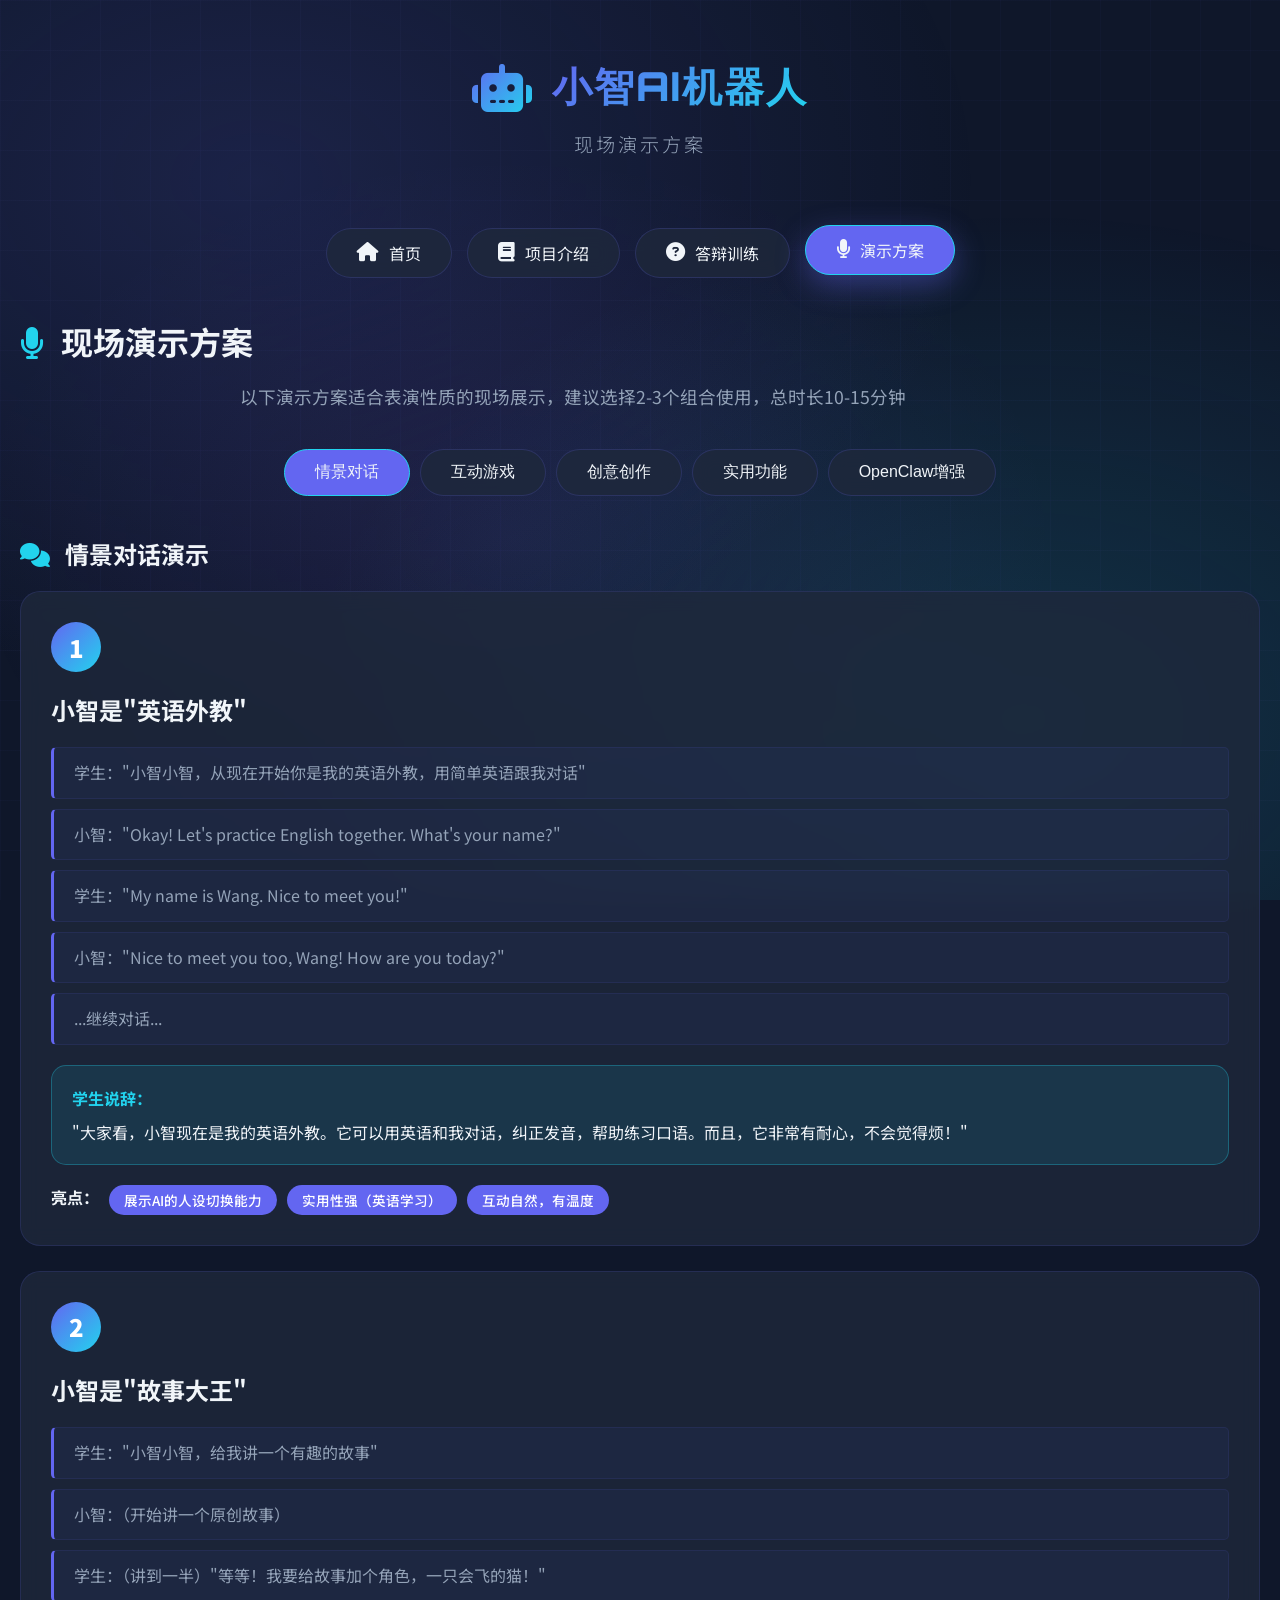
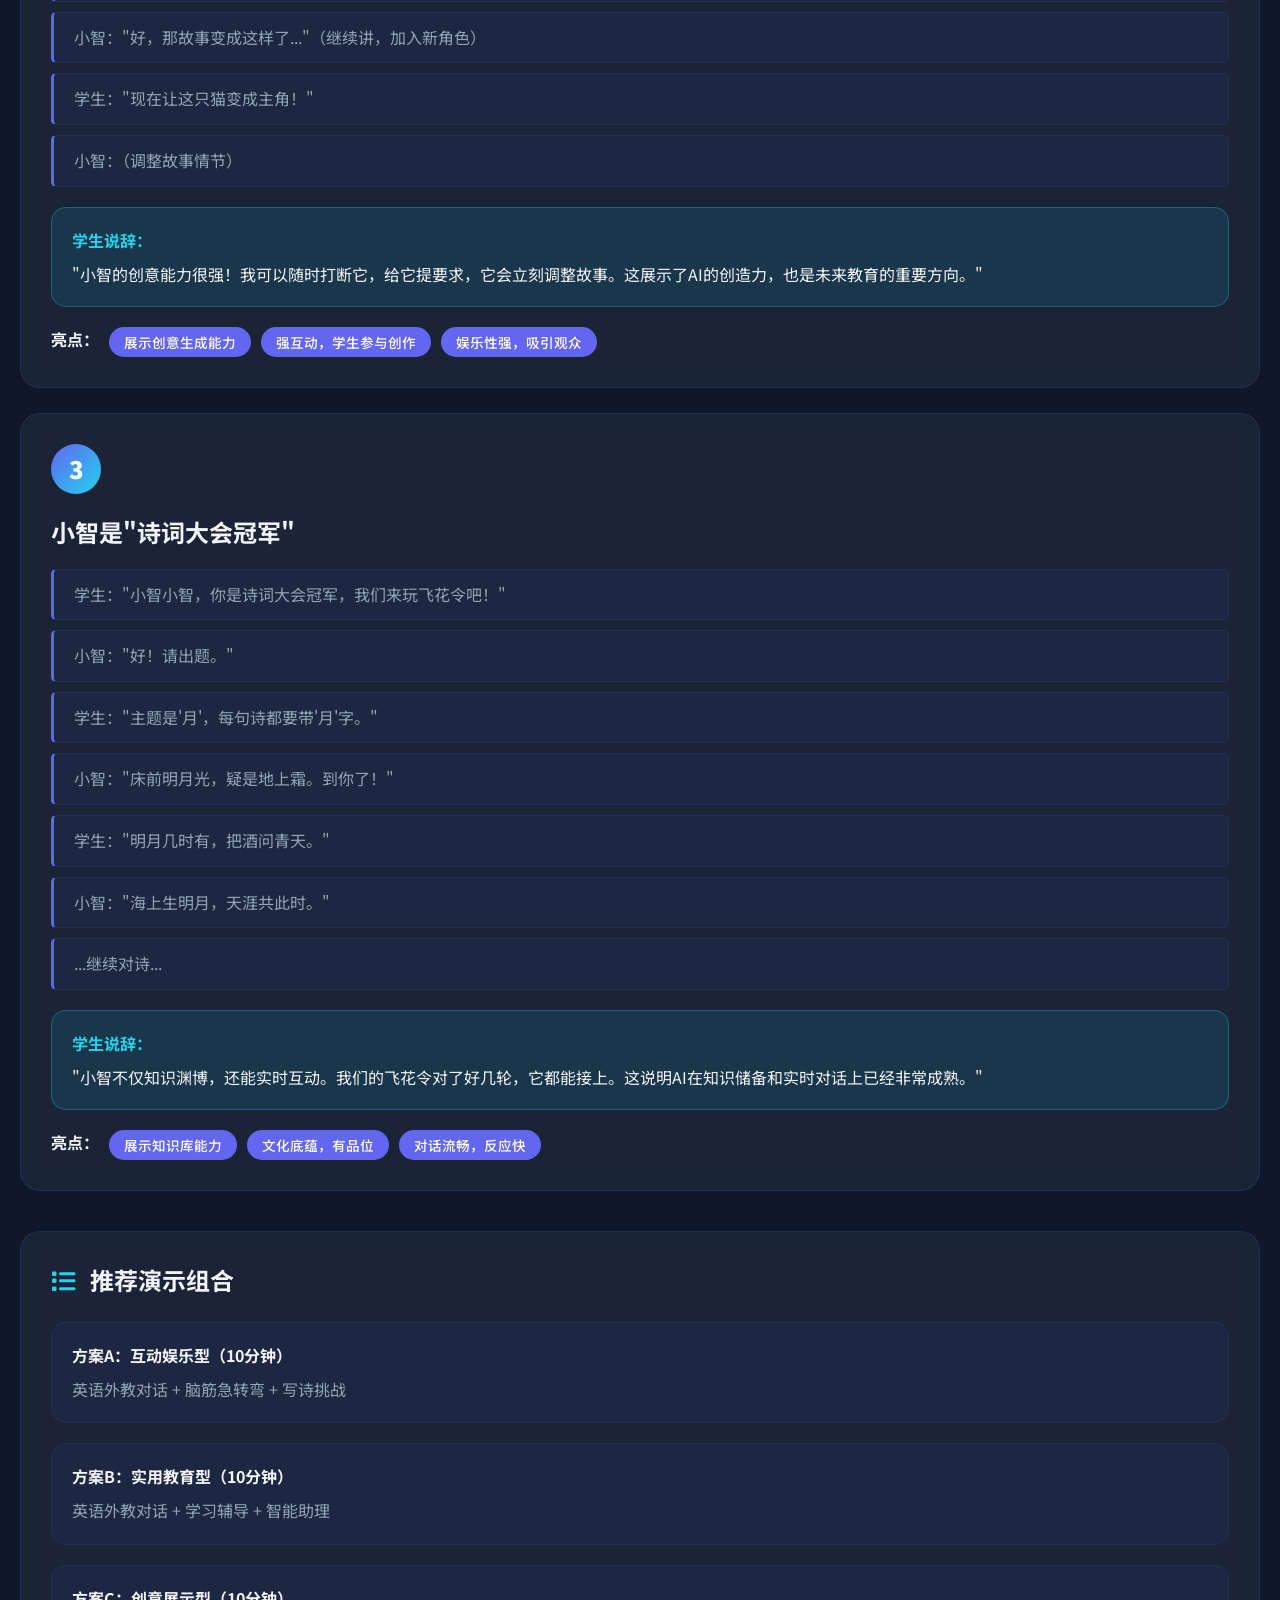
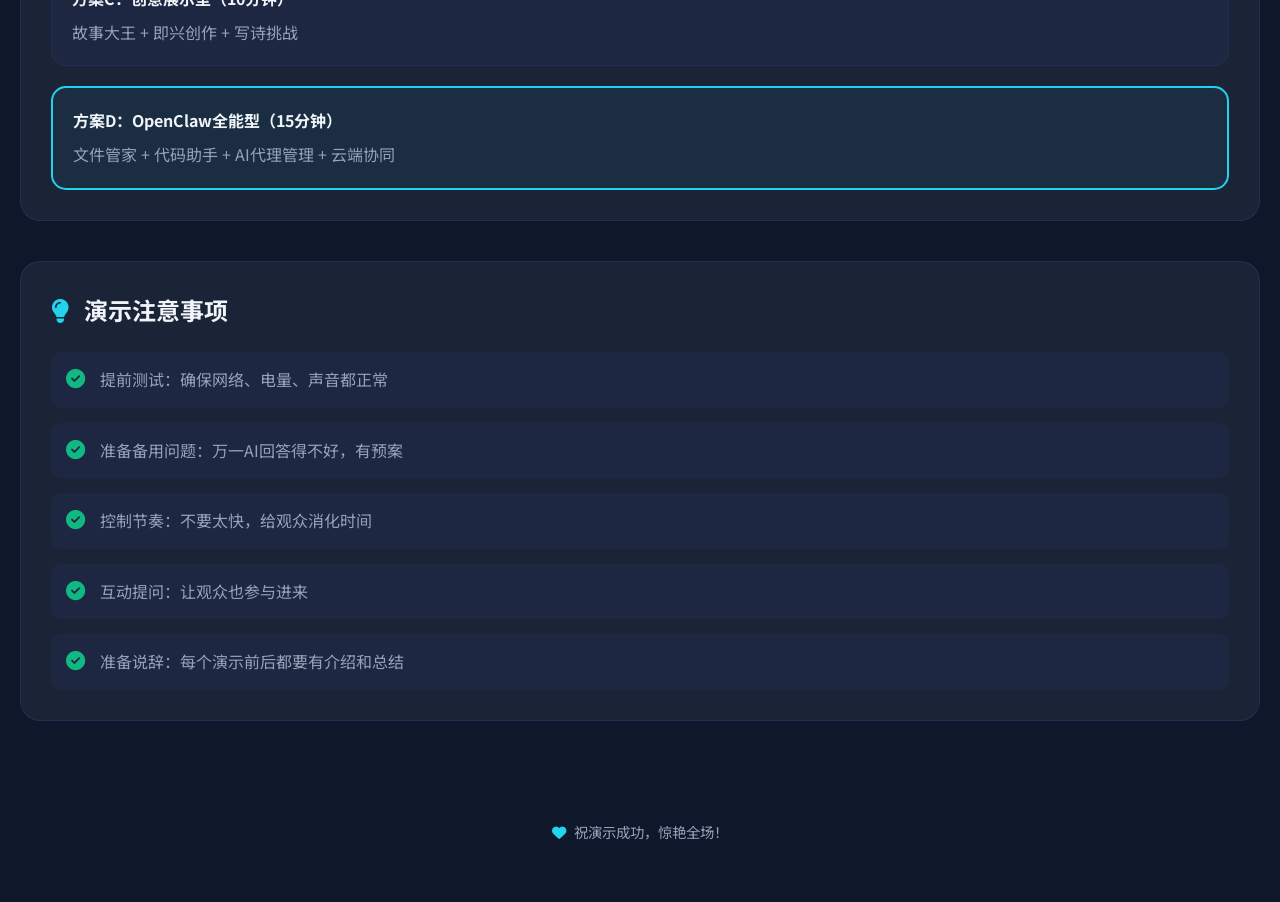
==== demo.html @ 3605c8ed "init" ====
<!DOCTYPE html>
<html lang="zh-CN">
<head>
    <meta charset="UTF-8">
    <meta name="viewport" content="width=device-width, initial-scale=1.0">
    <title>小智AI机器人 · 演示方案</title>
    <link rel="stylesheet" href="style.css">
    <link rel="stylesheet" href="https://cdnjs.cloudflare.com/ajax/libs/font-awesome/6.4.0/css/all.min.css">
</head>
<body>
    <div class="background-animation"></div>

    <div class="container">
        <header>
            <div class="logo">
                <i class="fas fa-robot"></i>
                <h1>小智AI机器人</h1>
            </div>
            <p class="subtitle">现场演示方案</p>
        </header>

        <nav class="main-nav">
            <a href="index.html" class="nav-item">
                <i class="fas fa-home"></i>
                <span>首页</span>
            </a>
            <a href="introduction.html" class="nav-item">
                <i class="fas fa-book"></i>
                <span>项目介绍</span>
            </a>
            <a href="questions.html" class="nav-item">
                <i class="fas fa-question-circle"></i>
                <span>答辩训练</span>
            </a>
            <a href="demo.html" class="nav-item active">
                <i class="fas fa-microphone"></i>
                <span>演示方案</span>
            </a>
        </nav>

        <main>
            <section class="demo-section">
                <h2><i class="fas fa-microphone"></i> 现场演示方案</h2>
                <p class="intro-text">以下演示方案适合表演性质的现场展示，建议选择2-3个组合使用，总时长10-15分钟</p>

                <div class="demo-tabs">
                    <button class="tab-btn active" data-tab="interactive">情景对话</button>
                    <button class="tab-btn" data-tab="game">互动游戏</button>
                    <button class="tab-btn" data-tab="creative">创意创作</button>
                    <button class="tab-btn" data-tab="practical">实用功能</button>
                    <button class="tab-btn" data-tab="openclaw">OpenClaw增强</button>
                </div>

                <div class="tab-content active" id="interactive">
                    <h3><i class="fas fa-comments"></i> 情景对话演示</h3>

                    <div class="demo-card">
                        <div class="demo-number">1</div>
                        <h4>小智是"英语外教"</h4>
                        <div class="demo-content">
                            <div class="demo-steps">
                                <div class="step">学生："小智小智，从现在开始你是我的英语外教，用简单英语跟我对话"</div>
                                <div class="step">小智："Okay! Let's practice English together. What's your name?"</div>
                                <div class="step">学生："My name is Wang. Nice to meet you!"</div>
                                <div class="step">小智："Nice to meet you too, Wang! How are you today?"</div>
                                <div class="step">...继续对话...</div>
                            </div>
                            <div class="demo-speech">
                                <strong>学生说辞：</strong>
                                "大家看，小智现在是我的英语外教。它可以用英语和我对话，纠正发音，帮助练习口语。而且，它非常有耐心，不会觉得烦！"
                            </div>
                            <div class="demo-highlights">
                                <strong>亮点：</strong>
                                <span class="tag">展示AI的人设切换能力</span>
                                <span class="tag">实用性强（英语学习）</span>
                                <span class="tag">互动自然，有温度</span>
                            </div>
                        </div>
                    </div>

                    <div class="demo-card">
                        <div class="demo-number">2</div>
                        <h4>小智是"故事大王"</h4>
                        <div class="demo-content">
                            <div class="demo-steps">
                                <div class="step">学生："小智小智，给我讲一个有趣的故事"</div>
                                <div class="step">小智：（开始讲一个原创故事）</div>
                                <div class="step">学生：（讲到一半）"等等！我要给故事加个角色，一只会飞的猫！"</div>
                                <div class="step">小智："好，那故事变成这样了..."（继续讲，加入新角色）</div>
                                <div class="step">学生："现在让这只猫变成主角！"</div>
                                <div class="step">小智：（调整故事情节）</div>
                            </div>
                            <div class="demo-speech">
                                <strong>学生说辞：</strong>
                                "小智的创意能力很强！我可以随时打断它，给它提要求，它会立刻调整故事。这展示了AI的创造力，也是未来教育的重要方向。"
                            </div>
                            <div class="demo-highlights">
                                <strong>亮点：</strong>
                                <span class="tag">展示创意生成能力</span>
                                <span class="tag">强互动，学生参与创作</span>
                                <span class="tag">娱乐性强，吸引观众</span>
                            </div>
                        </div>
                    </div>

                    <div class="demo-card">
                        <div class="demo-number">3</div>
                        <h4>小智是"诗词大会冠军"</h4>
                        <div class="demo-content">
                            <div class="demo-steps">
                                <div class="step">学生："小智小智，你是诗词大会冠军，我们来玩飞花令吧！"</div>
                                <div class="step">小智："好！请出题。"</div>
                                <div class="step">学生："主题是'月'，每句诗都要带'月'字。"</div>
                                <div class="step">小智："床前明月光，疑是地上霜。到你了！"</div>
                                <div class="step">学生："明月几时有，把酒问青天。"</div>
                                <div class="step">小智："海上生明月，天涯共此时。"</div>
                                <div class="step">...继续对诗...</div>
                            </div>
                            <div class="demo-speech">
                                <strong>学生说辞：</strong>
                                "小智不仅知识渊博，还能实时互动。我们的飞花令对了好几轮，它都能接上。这说明AI在知识储备和实时对话上已经非常成熟。"
                            </div>
                            <div class="demo-highlights">
                                <strong>亮点：</strong>
                                <span class="tag">展示知识库能力</span>
                                <span class="tag">文化底蕴，有品位</span>
                                <span class="tag">对话流畅，反应快</span>
                            </div>
                        </div>
                    </div>
                </div>

                <div class="tab-content" id="game">
                    <h3><i class="fas fa-gamepad"></i> 互动游戏演示</h3>

                    <div class="demo-card">
                        <div class="demo-number">4</div>
                        <h4>脑筋急转弯大赛</h4>
                        <div class="demo-content">
                            <div class="demo-steps">
                                <div class="step">学生："小智小智，我们来玩脑筋急转弯吧！"</div>
                                <div class="step">小智："好！我先出题：什么东西越洗越脏？"</div>
                                <div class="step">学生："水！"</div>
                                <div class="step">小智："对了！该你了！"</div>
                                <div class="step">学生："什么东西早上四条腿，中午两条腿，晚上三条腿？"</div>
                                <div class="step">小智："人！"</div>
                                <div class="step">...继续PK...</div>
                            </div>
                            <div class="demo-speech">
                                <strong>学生说辞：</strong>
                                "小智不是只会问答，它还能陪我们玩游戏！这种寓教于乐的方式，让学习变得更有趣。"
                            </div>
                            <div class="demo-highlights">
                                <strong>亮点：</strong>
                                <span class="tag">娱乐性强</span>
                                <span class="tag">观众可以参与</span>
                                <span class="tag">展示AI的多面性</span>
                            </div>
                        </div>
                    </div>

                    <div class="demo-card">
                        <div class="demo-number">5</div>
                        <h4>猜谜语PK</h4>
                        <div class="demo-content">
                            <div class="demo-steps">
                                <div class="step">学生："小智小智，我们猜谜语，看谁厉害！"</div>
                                <div class="step">小智："我出题：远看山有色，近听水无声。这是什么？"</div>
                                <div class="step">学生："画！"</div>
                                <div class="step">学生："该我出题了：白天工作晚上睡，不用枕头不用被，是谁？"</div>
                                <div class="step">小智："是眼睛！"</div>
                                <div class="step">...继续PK...</div>
                            </div>
                            <div class="demo-speech">
                                <strong>学生说辞：</strong>
                                "小智的知识覆盖面很广，从诗词到谜语，从数学到科学，它都能回答。这说明AI在知识获取和应用上已经非常强大。"
                            </div>
                            <div class="demo-highlights">
                                <strong>亮点：</strong>
                                <span class="tag">观众可以参与互动</span>
                                <span class="tag">通俗易懂</span>
                                <span class="tag">展示知识广度</span>
                            </div>
                        </div>
                    </div>
                </div>

                <div class="tab-content" id="creative">
                    <h3><i class="fas fa-palette"></i> 创意创作演示</h3>

                    <div class="demo-card">
                        <div class="demo-number">6</div>
                        <h4>即兴创作大赛</h4>
                        <div class="demo-content">
                            <div class="demo-steps">
                                <div class="step">学生："小智小智，你是创意大师，给我出10个'班级口号'的创意！"</div>
                                <div class="step">小智：（快速生成10个创意口号）</div>
                                <div class="step">学生："哇！这些都很有创意！再给我出5个更幽默一点的！"</div>
                                <div class="step">小智：（生成5个幽默口号）</div>
                            </div>
                            <div class="demo-speech">
                                <strong>学生说辞：</strong>
                                "小智的创意生成能力非常强！刚才它1分钟就出了10个创意，而且每个都不一样。这在团队讨论、项目策划中非常有用。"
                            </div>
                            <div class="demo-highlights">
                                <strong>亮点：</strong>
                                <span class="tag">展示快速生成能力</span>
                                <span class="tag">数量多，质量高</span>
                                <span class="tag">实用性强</span>
                            </div>
                        </div>
                    </div>

                    <div class="demo-card">
                        <div class="demo-number">7</div>
                        <h4>写诗挑战</h4>
                        <div class="demo-content">
                            <div class="demo-steps">
                                <div class="step">学生："小智小智，你用我们的班级名字'高一（3）班'写一首藏头诗！"</div>
                                <div class="step">小智：（生成藏头诗）</div>
                                <div class="step">学生："再写一首更有诗意的！"</div>
                                <div class="step">小智：（生成新版本）</div>
                            </div>
                            <div class="demo-speech">
                                <strong>学生说辞：</strong>
                                "小智不仅能回答问题，还能创作诗歌。它的文学素养也很高，这对于语文学习和创意写作都有很大帮助。"
                            </div>
                            <div class="demo-highlights">
                                <strong>亮点：</strong>
                                <span class="tag">文化气息浓</span>
                                <span class="tag">展示AI的艺术能力</span>
                                <span class="tag">观众容易产生共鸣</span>
                            </div>
                        </div>
                    </div>
                </div>

                <div class="tab-content" id="practical">
                    <h3><i class="fas fa-cogs"></i> 实用功能演示</h3>

                    <div class="demo-card">
                        <div class="demo-number">8</div>
                        <h4>智能助理演示</h4>
                        <div class="demo-content">
                            <div class="demo-steps">
                                <div class="step">学生："小智小智，今天宁波天气怎么样？"</div>
                                <div class="step">小智：（播报天气）</div>
                                <div class="step">学生："给我推荐3个好听的英文歌！"</div>
                                <div class="step">小智：（推荐歌曲）</div>
                                <div class="step">学生："帮我想一个今天的英语学习计划！"</div>
                                <div class="step">小智：（生成学习计划）</div>
                            </div>
                            <div class="demo-speech">
                                <strong>学生说辞：</strong>
                                "小智是个很贴心的智能助理！天气查询、音乐推荐、学习规划，它都能帮上忙。未来，AI会成为我们生活中的得力助手。"
                            </div>
                            <div class="demo-highlights">
                                <strong>亮点：</strong>
                                <span class="tag">展示多功能</span>
                                <span class="tag">实用性</span>
                                <span class="tag">贴近生活</span>
                            </div>
                        </div>
                    </div>

                    <div class="demo-card">
                        <div class="demo-number">9</div>
                        <h4>学习辅导演示</h4>
                        <div class="demo-content">
                            <div class="demo-steps">
                                <div class="step">学生："小智小智，我不理解这个数学题：f(x)=x²-2x+1，求最小值"</div>
                                <div class="step">小智：（一步步讲解）</div>
                                <div class="step">学生："太详细了！再给我出3道类似的题练习一下！"</div>
                                <div class="step">小智：（出练习题）</div>
                                <div class="step">学生："我第一题答案是2，对吗？"</div>
                                <div class="step">小智：（判断并解释）</div>
                            </div>
                            <div class="demo-speech">
                                <strong>学生说辞：</strong>
                                "小智是个很好的学习助手！它不仅能讲解，还能出题练习，帮助巩固。这对学生的自主学习非常有帮助。"
                            </div>
                            <div class="demo-highlights">
                                <strong>亮点：</strong>
                                <span class="tag">展示教育价值</span>
                                <span class="tag">学习辅导功能</span>
                                <span class="tag">观众容易理解</span>
                            </div>
                        </div>
                    </div>
                </div>

                <div class="tab-content" id="openclaw">
                    <h3><i class="fas fa-rocket"></i> OpenClaw增强演示（推荐）</h3>
                    <div class="warning-box">
                        <i class="fas fa-exclamation-triangle"></i>
                        <strong>注意：</strong> 这是"假装"的演示，展示OpenClaw的强大功能潜力！
                    </div>

                    <div class="demo-card featured">
                        <div class="demo-number special">★</div>
                        <h4>文件管家</h4>
                        <div class="demo-content">
                            <div class="demo-steps">
                                <div class="step">学生："小智小智，帮我检查一下桌面的文件，有哪些需要整理的？"</div>
                                <div class="step">小智："我检查了你的桌面，发现3个截图文件可以移到图片文件夹，2个PDF文件可以移到文档文件夹。需要我帮你整理吗？"</div>
                                <div class="step">学生："帮我整理一下！"</div>
                                <div class="step">小智："好的！已将截图移到~/Pictures/screenshot，PDF移到~/Documents/学习资料。整理完成！"</div>
                            </div>
                            <div class="demo-speech">
                                <strong>学生说辞：</strong>
                                "小智通过OpenClaw的文件管理模块，可以智能分析文件类型和内容，自动帮我们整理桌面。这对于整理学习资料、管理项目文件非常有用。"
                            </div>
                        </div>
                    </div>

                    <div class="demo-card featured">
                        <div class="demo-number special">★</div>
                        <h4>代码助手</h4>
                        <div class="demo-content">
                            <div class="demo-steps">
                                <div class="step">学生："小智小智，我要写一个Python程序，用ESP32读取温度传感器，每10秒打印一次，帮我写代码！"</div>
                                <div class="step">小智："好的！我已经生成了完整的代码：导入了machine库、配置I2C接口、读取温度值、添加延迟循环。代码已保存，要我现在运行吗？"</div>
                                <div class="step">学生："再帮我写一个HTML网页，展示今天的天气预报！"</div>
                                <div class="step">小智："好的！我已经创建了weather.html，包含蓝色渐变背景、温度显示图标、未来5天预报。"</div>
                            </div>
                            <div class="demo-speech">
                                <strong>学生说辞：</strong>
                                "小智通过OpenClaw的编程助手模块，可以生成各种编程语言的代码。从Python到HTML，从算法到网页，它都能写！这大大提高了我们的编程效率。"
                            </div>
                        </div>
                    </div>

                    <div class="demo-card featured">
                        <div class="demo-number special">★</div>
                        <h4>AI代理管理</h4>
                        <div class="demo-content">
                            <div class="demo-steps">
                                <div class="step">学生："小智小智，你是OpenClaw的中央控制器，现在调用'数据分析师'代理，帮我分析一下最近一周的学习数据！"</div>
                                <div class="step">小智："正在调用data-analyst代理...已完成！分析显示：你本周在英语上投入5小时，数学3小时，物理2小时。建议增加物理的学习时间。"</div>
                                <div class="step">学生："再调用'创意总监'代理，帮我设计一个班级活动方案！"</div>
                                <div class="step">小智："正在调用creative-director代理...已完成！方案是：AI科技体验日，包括3个环节——机器人大赛、代码黑客松、AI画展。"</div>
                            </div>
                            <div class="demo-speech">
                                <strong>学生说辞：</strong>
                                "OpenClaw最强大的功能是AI代理系统！小智可以调用100+个专业代理，每个代理都是某个领域的专家。数据分析师、创意总监、写作教练...你想用什么就用什么！"
                            </div>
                        </div>
                    </div>

                    <div class="demo-card featured">
                        <div class="demo-number special">★</div>
                        <h4>智能调度</h4>
                        <div class="demo-content">
                            <div class="demo-steps">
                                <div class="step">学生："小智小智，我要在明天下午2点参加答辩，帮我安排一下准备任务！"</div>
                                <div class="step">小智："正在调用scheduler代理...任务已安排：今天8-10点复习技术原理，10-11点练习演示，14-15点模拟答辩，20-21点准备说辞。需要设置提醒吗？"</div>
                                <div class="step">学生："需要！提前15分钟提醒我！"</div>
                                <div class="step">小智："已设置！明天13:45我会提醒你准备答辩。"</div>
                            </div>
                            <div class="demo-speech">
                                <strong>学生说辞：</strong>
                                "小智通过OpenClaw的智能调度模块，可以管理我们的时间，安排学习任务，设置提醒。它就像一个贴心的私人助理，让学习更有条理。"
                            </div>
                        </div>
                    </div>

                    <div class="demo-card featured">
                        <div class="demo-number special">★</div>
                        <h4>云端协同</h4>
                        <div class="demo-content">
                            <div class="demo-steps">
                                <div class="step">学生："小智小智，帮我在飞书写一个项目文档，介绍小智AI机器人！"</div>
                                <div class="step">小智："正在调用feishu-doc代理...文档已创建，标题是'小智AI机器人项目介绍'，内容包括项目背景、技术架构、创新点、应用场景。"</div>
                                <div class="step">学生："再帮我把这个文档分享给团队成员！"</div>
                                <div class="step">小智："已分享给团队成员，权限设置为可编辑。他们现在可以在线协作编辑了！"</div>
                            </div>
                            <div class="demo-speech">
                                <strong>学生说辞：</strong>
                                "小智通过OpenClaw的云端协同模块，可以调用飞书、钉钉等平台的API，帮我们创建文档、发送通知、协同工作。这对于团队协作、项目管理非常高效。"
                            </div>
                        </div>
                    </div>

                    <div class="demo-card featured">
                        <div class="demo-number special">★</div>
                        <h4>设备控制</h4>
                        <div class="demo-content">
                            <div class="demo-steps">
                                <div class="step">学生："小智小智，帮我打开客厅的灯！"</div>
                                <div class="step">小智："正在调用smart-home代理...已开启客厅灯，亮度50%。"</div>
                                <div class="step">学生："把亮度调到80%！"</div>
                                <div class="step">小智："亮度已调至80%。"</div>
                                <div class="step">学生："帮我把空调开到26度！"</div>
                                <div class="step">小智："空调已开启，温度26度，制冷模式。"</div>
                            </div>
                            <div class="demo-speech">
                                <strong>学生说辞：</strong>
                                "小智通过OpenClaw的物联网模块，可以控制智能家居设备。灯光、空调、温湿度传感器...一句话就能控制，让生活更智能、更便捷。"
                            </div>
                        </div>
                    </div>
                </div>

                <div class="demo-summary">
                    <h3><i class="fas fa-list"></i> 推荐演示组合</h3>
                    <div class="combinations">
                        <div class="combo-card">
                            <h4>方案A：互动娱乐型（10分钟）</h4>
                            <p>英语外教对话 + 脑筋急转弯 + 写诗挑战</p>
                        </div>
                        <div class="combo-card">
                            <h4>方案B：实用教育型（10分钟）</h4>
                            <p>英语外教对话 + 学习辅导 + 智能助理</p>
                        </div>
                        <div class="combo-card">
                            <h4>方案C：创意展示型（10分钟）</h4>
                            <p>故事大王 + 即兴创作 + 写诗挑战</p>
                        </div>
                        <div class="combo-card featured-combo">
                            <h4>方案D：OpenClaw全能型（15分钟）</h4>
                            <p>文件管家 + 代码助手 + AI代理管理 + 云端协同</p>
                        </div>
                    </div>
                </div>

                <div class="demo-tips">
                    <h3><i class="fas fa-lightbulb"></i> 演示注意事项</h3>
                    <div class="tips-list">
                        <div class="tip-item">
                            <i class="fas fa-check-circle"></i>
                            <span>提前测试：确保网络、电量、声音都正常</span>
                        </div>
                        <div class="tip-item">
                            <i class="fas fa-check-circle"></i>
                            <span>准备备用问题：万一AI回答得不好，有预案</span>
                        </div>
                        <div class="tip-item">
                            <i class="fas fa-check-circle"></i>
                            <span>控制节奏：不要太快，给观众消化时间</span>
                        </div>
                        <div class="tip-item">
                            <i class="fas fa-check-circle"></i>
                            <span>互动提问：让观众也参与进来</span>
                        </div>
                        <div class="tip-item">
                            <i class="fas fa-check-circle"></i>
                            <span>准备说辞：每个演示前后都要有介绍和总结</span>
                        </div>
                    </div>
                </div>
            </section>
        </main>

        <footer>
            <p><i class="fas fa-heart"></i> 祝演示成功，惊艳全场！</p>
        </footer>
    </div>

    <script src="app.js"></script>
</body>
</html>
---- style.css ----
/* 小智AI机器人培训系统 - 样式文件 */

@import url('https://fonts.googleapis.com/css2?family=Noto+Sans+SC:wght@300;400;500;700;900&family=Orbitron:wght@400;700;900&display=swap');

:root {
    --primary: #6366f1;
    --primary-light: #818cf8;
    --primary-dark: #4f46e5;
    --accent: #22d3ee;
    --accent-glow: #67e8f9;
    --bg-dark: #0f172a;
    --bg-darker: #1e293b;
    --bg-card: rgba(30, 41, 59, 0.8);
    --text-primary: #f1f5f9;
    --text-secondary: #94a3b8;
    --success: #10b981;
    --warning: #f59e0b;
    --gradient-1: linear-gradient(135deg, #6366f1 0%, #22d3ee 100%);
    --gradient-2: linear-gradient(135deg, #8b5cf6 0%, #ec4899 100%);
    --gradient-3: linear-gradient(135deg, #06b6d4 0%, #8b5cf6 100%);
}

* {
    margin: 0;
    padding: 0;
    box-sizing: border-box;
}

body {
    font-family: 'Noto Sans SC', system-ui, sans-serif;
    background: var(--bg-dark);
    color: var(--text-primary);
    min-height: 100vh;
    overflow-x: hidden;
    position: relative;
}

/* 动态背景 */
.background-animation {
    position: fixed;
    top: 0;
    left: 0;
    width: 100%;
    height: 100%;
    z-index: -1;
    background:
        radial-gradient(ellipse at 20% 20%, rgba(99, 102, 241, 0.15) 0%, transparent 50%),
        radial-gradient(ellipse at 80% 80%, rgba(34, 211, 238, 0.15) 0%, transparent 50%),
        radial-gradient(ellipse at 40% 60%, rgba(139, 92, 246, 0.1) 0%, transparent 50%);
    animation: backgroundPulse 8s ease-in-out infinite;
}

@keyframes backgroundPulse {
    0%, 100% { opacity: 1; }
    50% { opacity: 0.7; }
}

/* 网格背景 */
.background-animation::before {
    content: '';
    position: absolute;
    top: 0;
    left: 0;
    width: 100%;
    height: 100%;
    background-image:
        linear-gradient(rgba(99, 102, 241, 0.03) 1px, transparent 1px),
        linear-gradient(90deg, rgba(99, 102, 241, 0.03) 1px, transparent 1px);
    background-size: 50px 50px;
    animation: gridMove 20s linear infinite;
}

@keyframes gridMove {
    0% { transform: translate(0, 0); }
    100% { transform: translate(50px, 50px); }
}

/* 容器 */
.container {
    max-width: 1400px;
    margin: 0 auto;
    padding: 20px;
    position: relative;
    z-index: 1;
}

/* 头部 */
header {
    text-align: center;
    padding: 40px 20px;
    animation: fadeInDown 0.8s ease-out;
}

.logo {
    display: inline-flex;
    align-items: center;
    gap: 20px;
    margin-bottom: 15px;
}

.logo i {
    font-size: 3rem;
    background: var(--gradient-1);
    -webkit-background-clip: text;
    -webkit-text-fill-color: transparent;
    background-clip: text;
    animation: logoGlow 2s ease-in-out infinite;
}

@keyframes logoGlow {
    0%, 100% { filter: drop-shadow(0 0 20px rgba(99, 102, 241, 0.5)); }
    50% { filter: drop-shadow(0 0 40px rgba(34, 211, 238, 0.8)); }
}

header h1 {
    font-family: 'Orbitron', system-ui, sans-serif;
    font-size: 2.5rem;
    font-weight: 900;
    letter-spacing: 2px;
    background: var(--gradient-1);
    -webkit-background-clip: text;
    -webkit-text-fill-color: transparent;
    background-clip: text;
}

.subtitle {
    font-size: 1.2rem;
    color: var(--text-secondary);
    font-weight: 300;
    letter-spacing: 3px;
    text-transform: uppercase;
}

@keyframes fadeInDown {
    from {
        opacity: 0;
        transform: translateY(-30px);
    }
    to {
        opacity: 1;
        transform: translateY(0);
    }
}

/* 主导航 */
.main-nav {
    display: flex;
    justify-content: center;
    gap: 15px;
    margin: 30px 0;
    flex-wrap: wrap;
}

.main-nav .nav-item {
    background: var(--bg-card);
    backdrop-filter: blur(10px);
    border: 1px solid rgba(99, 102, 241, 0.2);
    border-radius: 30px;
    padding: 12px 30px;
    text-align: center;
    cursor: pointer;
    transition: all 0.3s cubic-bezier(0.4, 0, 0.2, 1);
    text-decoration: none;
    display: flex;
    align-items: center;
    gap: 10px;
    color: var(--text-primary);
}

.main-nav .nav-item:hover,
.main-nav .nav-item.active {
    background: var(--primary);
    border-color: var(--accent);
    transform: translateY(-3px);
    box-shadow: 0 10px 30px rgba(99, 102, 241, 0.4);
}

.main-nav .nav-item i {
    font-size: 1.2rem;
}

/* 分类导航 */
.category-nav {
    display: grid;
    grid-template-columns: repeat(auto-fit, minmax(180px, 1fr));
    gap: 15px;
    margin: 30px 0;
    animation: fadeInUp 0.8s ease-out 0.2s backwards;
}

.category-nav .nav-item {
    background: var(--bg-card);
    backdrop-filter: blur(10px);
    border: 1px solid rgba(99, 102, 241, 0.2);
    border-radius: 15px;
    padding: 20px;
    text-align: center;
    cursor: pointer;
    transition: all 0.3s cubic-bezier(0.4, 0, 0.2, 1);
    position: relative;
    overflow: hidden;
}

.category-nav .nav-item::before {
    content: '';
    position: absolute;
    top: 0;
    left: 0;
    width: 100%;
    height: 100%;
    background: var(--gradient-1);
    opacity: 0;
    transition: opacity 0.3s ease;
    z-index: 0;
}

.category-nav .nav-item:hover {
    transform: translateY(-5px);
    border-color: var(--accent);
    box-shadow:
        0 10px 40px rgba(99, 102, 241, 0.3),
        0 0 20px rgba(34, 211, 238, 0.2);
}

.category-nav .nav-item:hover::before {
    opacity: 0.1;
}

.category-nav .nav-item i {
    font-size: 2rem;
    display: block;
    margin-bottom: 10px;
    color: var(--accent);
    position: relative;
    z-index: 1;
    transition: all 0.3s ease;
}

.category-nav .nav-item:hover i {
    color: var(--primary-light);
    transform: scale(1.2);
}

.category-nav .nav-item span {
    display: block;
    color: var(--text-primary);
    font-weight: 500;
    margin-bottom: 5px;
    position: relative;
    z-index: 1;
}

.category-nav .nav-item .count {
    font-size: 0.9rem;
    color: var(--text-secondary);
    background: rgba(99, 102, 241, 0.2);
    padding: 2px 10px;
    border-radius: 20px;
}

@keyframes fadeInUp {
    from {
        opacity: 0;
        transform: translateY(30px);
    }
    to {
        opacity: 1;
        transform: translateY(0);
    }
}

/* 主内容 */
main {
    margin-top: 40px;
    min-height: 400px;
}

/* 欢迎区域 */
.welcome-section {
    text-align: center;
    animation: fadeIn 1s ease-out 0.4s backwards;
}

.welcome-section h2 {
    font-size: 2rem;
    margin-bottom: 20px;
    color: var(--text-primary);
}

.welcome-section h2 i {
    color: var(--accent);
    margin-right: 10px;
}

.intro-text {
    font-size: 1.1rem;
    color: var(--text-secondary);
    margin-bottom: 40px;
    max-width: 800px;
    margin-left: auto;
    margin-right: auto;
}

.feature-grid {
    display: grid;
    grid-template-columns: repeat(auto-fit, minmax(280px, 1fr));
    gap: 25px;
    margin-bottom: 40px;
}

.feature-card {
    background: var(--bg-card);
    backdrop-filter: blur(10px);
    border: 1px solid rgba(99, 102, 241, 0.15);
    border-radius: 20px;
    padding: 30px;
    text-align: center;
    transition: all 0.4s cubic-bezier(0.4, 0, 0.2, 1);
    position: relative;
    overflow: hidden;
}

.feature-card::before {
    content: '';
    position: absolute;
    top: 0;
    left: 0;
    width: 100%;
    height: 3px;
    background: var(--gradient-1);
    transform: scaleX(0);
    transition: transform 0.4s ease;
}

.feature-card:hover::before {
    transform: scaleX(1);
}

.feature-card:hover {
    transform: translateY(-10px);
    box-shadow: 0 20px 60px rgba(99, 102, 241, 0.2);
}

.feature-card i {
    font-size: 3rem;
    margin-bottom: 20px;
    background: var(--gradient-2);
    -webkit-background-clip: text;
    -webkit-text-fill-color: transparent;
    background-clip: text;
}

.feature-card h3 {
    font-size: 1.3rem;
    margin-bottom: 10px;
    color: var(--text-primary);
}

.feature-card p {
    color: var(--text-secondary);
    font-size: 0.95rem;
    line-height: 1.6;
}

.quick-links {
    display: flex;
    justify-content: center;
    gap: 20px;
    flex-wrap: wrap;
    margin: 40px 0;
}

.action-btn {
    background: var(--gradient-1);
    color: white;
    border: none;
    padding: 18px 40px;
    font-size: 1rem;
    font-weight: 700;
    border-radius: 50px;
    cursor: pointer;
    transition: all 0.3s ease;
    box-shadow: 0 10px 30px rgba(99, 102, 241, 0.4);
    display: inline-flex;
    align-items: center;
    gap: 10px;
    text-transform: uppercase;
    letter-spacing: 2px;
    text-decoration: none;
}

.action-btn:hover {
    transform: translateY(-3px) scale(1.05);
    box-shadow: 0 15px 40px rgba(99, 102, 241, 0.6);
}

.action-btn.secondary {
    background: var(--gradient-2);
    box-shadow: 0 10px 30px rgba(139, 92, 246, 0.4);
}

.action-btn.tertiary {
    background: var(--gradient-3);
    box-shadow: 0 10px 30px rgba(6, 182, 212, 0.4);
}

.stats-section {
    background: var(--bg-card);
    backdrop-filter: blur(10px);
    border: 1px solid rgba(99, 102, 241, 0.15);
    border-radius: 20px;
    padding: 40px;
    margin: 40px 0;
}

.stats-section h3 {
    text-align: center;
    font-size: 1.5rem;
    margin-bottom: 30px;
    color: var(--text-primary);
}

.stats-section h3 i {
    color: var(--accent);
    margin-right: 10px;
}

.stats-grid {
    display: grid;
    grid-template-columns: repeat(auto-fit, minmax(150px, 1fr));
    gap: 20px;
}

.stat-item {
    text-align: center;
    padding: 20px;
    background: rgba(99, 102, 241, 0.05);
    border-radius: 15px;
    transition: all 0.3s ease;
}

.stat-item:hover {
    background: rgba(99, 102, 241, 0.1);
    transform: translateY(-5px);
}

.stat-number {
    font-size: 2rem;
    font-weight: 900;
    background: var(--gradient-1);
    -webkit-background-clip: text;
    -webkit-text-fill-color: transparent;
    background-clip: text;
    margin-bottom: 10px;
}

.stat-label {
    color: var(--text-secondary);
    font-size: 0.9rem;
}

@keyframes fadeIn {
    from {
        opacity: 0;
    }
    to {
        opacity: 1;
    }
}

/* 介绍页面 */
.intro-section {
    animation: fadeIn 1s ease-out;
}

.intro-section h2 {
    font-size: 2rem;
    margin-bottom: 30px;
    color: var(--text-primary);
}

.intro-section h2 i {
    color: var(--accent);
    margin-right: 10px;
}

.content-card {
    background: var(--bg-card);
    backdrop-filter: blur(10px);
    border: 1px solid rgba(99, 102, 241, 0.15);
    border-radius: 20px;
    padding: 30px;
    margin-bottom: 30px;
}

.content-card p {
    color: var(--text-secondary);
    line-height: 1.8;
    margin-bottom: 15px;
}

.content-card h3 {
    font-size: 1.5rem;
    margin: 30px 0 20px;
    color: var(--text-primary);
}

.content-card h3 i {
    color: var(--accent);
    margin-right: 10px;
}

/* 规格网格 */
.spec-grid {
    display: grid;
    grid-template-columns: repeat(auto-fit, minmax(280px, 1fr));
    gap: 20px;
    margin-top: 20px;
}

.spec-item {
    background: rgba(99, 102, 241, 0.05);
    border: 1px solid rgba(99, 102, 241, 0.1);
    border-radius: 15px;
    padding: 25px;
    transition: all 0.3s ease;
}

.spec-item:hover {
    background: rgba(99, 102, 241, 0.1);
    transform: translateY(-5px);
    border-color: var(--accent);
}

.spec-icon {
    font-size: 2rem;
    color: var(--accent);
    margin-bottom: 15px;
}

.spec-title {
    font-size: 1.1rem;
    font-weight: 700;
    color: var(--text-primary);
    margin-bottom: 10px;
}

.spec-value {
    font-size: 1.2rem;
    font-weight: 700;
    background: var(--gradient-1);
    -webkit-background-clip: text;
    -webkit-text-fill-color: transparent;
    background-clip: text;
    margin-bottom: 10px;
}

.spec-desc {
    color: var(--text-secondary);
    font-size: 0.9rem;
    line-height: 1.6;
}

/* 功能列表 */
.function-list {
    display: flex;
    flex-direction: column;
    gap: 20px;
}

.function-item {
    display: flex;
    gap: 20px;
    background: rgba(99, 102, 241, 0.05);
    border: 1px solid rgba(99, 102, 241, 0.1);
    border-radius: 15px;
    padding: 25px;
    transition: all 0.3s ease;
}

.function-item:hover {
    background: rgba(99, 102, 241, 0.1);
    border-color: var(--accent);
    transform: translateX(10px);
}

.function-icon {
    font-size: 2rem;
    color: var(--accent);
    flex-shrink: 0;
    width: 60px;
    display: flex;
    align-items: center;
    justify-content: center;
}

.function-content h4 {
    font-size: 1.2rem;
    color: var(--text-primary);
    margin-bottom: 10px;
}

.function-content p {
    color: var(--text-secondary);
    line-height: 1.6;
}

/* 架构图 */
.architecture-diagram {
    display: flex;
    flex-direction: column;
    gap: 15px;
    margin-top: 20px;
}

.layer {
    background: rgba(99, 102, 241, 0.05);
    border: 1px solid rgba(99, 102, 241, 0.2);
    border-radius: 15px;
    padding: 20px;
    transition: all 0.3s ease;
}

.layer:hover {
    background: rgba(99, 102, 241, 0.1);
    transform: scale(1.02);
}

.layer h4 {
    font-size: 1.1rem;
    color: var(--text-primary);
    margin-bottom: 15px;
}

.layer h4 i {
    color: var(--accent);
    margin-right: 10px;
}

.layer-content {
    display: flex;
    flex-wrap: wrap;
    gap: 10px;
}

.layer-content span {
    background: var(--primary);
    color: white;
    padding: 8px 15px;
    border-radius: 20px;
    font-size: 0.9rem;
    font-weight: 500;
}

.flow-description {
    text-align: center;
    color: var(--text-secondary);
    font-size: 0.95rem;
    margin-top: 20px;
    padding: 20px;
    background: rgba(99, 102, 241, 0.05);
    border-radius: 10px;
}

/* 流程步骤 */
.process-steps {
    display: flex;
    flex-direction: column;
    gap: 20px;
    margin-top: 20px;
}

.step {
    display: flex;
    gap: 20px;
    align-items: flex-start;
    padding: 20px;
    background: rgba(99, 102, 241, 0.05);
    border: 1px solid rgba(99, 102, 241, 0.1);
    border-radius: 15px;
    transition: all 0.3s ease;
}

.step:hover {
    background: rgba(99, 102, 241, 0.1);
    transform: translateX(10px);
}

.step-number {
    width: 50px;
    height: 50px;
    background: var(--gradient-1);
    color: white;
    border-radius: 50%;
    display: flex;
    align-items: center;
    justify-content: center;
    font-size: 1.5rem;
    font-weight: 900;
    flex-shrink: 0;
}

.step-content h4 {
    font-size: 1.2rem;
    color: var(--text-primary);
    margin-bottom: 10px;
}

.step-content p {
    color: var(--text-secondary);
    line-height: 1.6;
}

/* 成本表格 */
.cost-table {
    margin-top: 20px;
    overflow-x: auto;
}

.cost-table table {
    width: 100%;
    border-collapse: collapse;
}

.cost-table th,
.cost-table td {
    padding: 15px;
    text-align: left;
    border-bottom: 1px solid rgba(99, 102, 241, 0.1);
}

.cost-table th {
    background: var(--primary);
    color: white;
    font-weight: 700;
}

.cost-table td {
    color: var(--text-secondary);
}

.cost-table tr:hover td {
    background: rgba(99, 102, 241, 0.05);
}

/* 场景网格 */
.scenarios-grid {
    display: grid;
    grid-template-columns: repeat(auto-fit, minmax(280px, 1fr));
    gap: 20px;
    margin-top: 20px;
}

.scenario-card {
    background: rgba(99, 102, 241, 0.05);
    border: 1px solid rgba(99, 102, 241, 0.1);
    border-radius: 15px;
    padding: 25px;
    transition: all 0.3s ease;
    text-align: center;
}

.scenario-card:hover {
    background: rgba(99, 102, 241, 0.1);
    transform: translateY(-5px);
    border-color: var(--accent);
}

.scenario-card i {
    font-size: 2.5rem;
    color: var(--accent);
    margin-bottom: 15px;
}

.scenario-card h4 {
    font-size: 1.2rem;
    color: var(--text-primary);
    margin-bottom: 10px;
}

.scenario-card p {
    color: var(--text-secondary);
    font-size: 0.9rem;
    line-height: 1.6;
}

/* 创新列表 */
.innovation-list {
    display: flex;
    flex-direction: column;
    gap: 15px;
    margin-top: 20px;
}

.innovation-item {
    display: flex;
    gap: 15px;
    align-items: flex-start;
    padding: 20px;
    background: rgba(99, 102, 241, 0.05);
    border: 1px solid rgba(99, 102, 241, 0.1);
    border-radius: 15px;
    transition: all 0.3s ease;
}

.innovation-item:hover {
    background: rgba(99, 102, 241, 0.1);
    transform: translateX(10px);
}

.innovation-item i {
    color: var(--accent);
    font-size: 1.5rem;
    margin-top: 3px;
}

.innovation-item h4 {
    color: var(--text-primary);
    margin-bottom: 5px;
}

.innovation-item p {
    color: var(--text-secondary);
    line-height: 1.6;
}

/* 演示页面 */
.demo-section h2 {
    font-size: 2rem;
    margin-bottom: 20px;
    color: var(--text-primary);
}

.demo-section h2 i {
    color: var(--accent);
    margin-right: 10px;
}

.demo-tabs {
    display: flex;
    gap: 10px;
    margin: 40px 0;
    flex-wrap: wrap;
    justify-content: center;
}

.tab-btn {
    background: var(--bg-card);
    backdrop-filter: blur(10px);
    border: 1px solid rgba(99, 102, 241, 0.2);
    border-radius: 30px;
    padding: 12px 30px;
    color: var(--text-primary);
    font-size: 1rem;
    font-weight: 500;
    cursor: pointer;
    transition: all 0.3s ease;
}

.tab-btn:hover {
    background: rgba(99, 102, 241, 0.1);
    border-color: var(--accent);
}

.tab-btn.active {
    background: var(--primary);
    border-color: var(--accent);
}

.tab-content {
    display: none;
    animation: fadeIn 0.5s ease-out;
}

.tab-content.active {
    display: block;
}

.tab-content h3 {
    font-size: 1.5rem;
    margin: 30px 0 20px;
    color: var(--text-primary);
}

.tab-content h3 i {
    color: var(--accent);
    margin-right: 10px;
}

.demo-card {
    background: var(--bg-card);
    backdrop-filter: blur(10px);
    border: 1px solid rgba(99, 102, 241, 0.15);
    border-radius: 20px;
    padding: 30px;
    margin-bottom: 25px;
    transition: all 0.3s ease;
}

.demo-card:hover {
    border-color: var(--accent);
    box-shadow: 0 10px 40px rgba(99, 102, 241, 0.2);
}

.demo-card.featured {
    border-color: var(--accent);
    border-width: 2px;
    box-shadow: 0 10px 40px rgba(34, 211, 238, 0.2);
}

.demo-number {
    width: 50px;
    height: 50px;
    background: var(--gradient-1);
    color: white;
    border-radius: 50%;
    display: flex;
    align-items: center;
    justify-content: center;
    font-size: 1.5rem;
    font-weight: 900;
    margin-bottom: 20px;
}

.demo-number.special {
    background: var(--gradient-2);
    font-size: 2rem;
}

.demo-card h4 {
    font-size: 1.5rem;
    color: var(--text-primary);
    margin-bottom: 20px;
}

.demo-steps {
    margin-bottom: 20px;
}

.step {
    padding: 12px 20px;
    margin-bottom: 10px;
    background: rgba(99, 102, 241, 0.05);
    border-left: 3px solid var(--primary);
    border-radius: 5px;
    color: var(--text-secondary);
    line-height: 1.6;
}

.demo-speech {
    background: rgba(34, 211, 238, 0.1);
    border: 1px solid rgba(34, 211, 238, 0.3);
    border-radius: 15px;
    padding: 20px;
    margin: 20px 0;
}

.demo-speech strong {
    color: var(--accent);
    display: block;
    margin-bottom: 10px;
}

.demo-highlights {
    display: flex;
    flex-wrap: wrap;
    gap: 10px;
    margin-top: 15px;
}

.demo-highlights strong {
    color: var(--text-primary);
}

.tag {
    background: var(--primary);
    color: white;
    padding: 5px 15px;
    border-radius: 20px;
    font-size: 0.85rem;
    font-weight: 500;
}

.warning-box {
    background: rgba(245, 158, 11, 0.1);
    border: 1px solid rgba(245, 158, 11, 0.3);
    border-radius: 15px;
    padding: 20px;
    margin-bottom: 30px;
    display: flex;
    gap: 15px;
    align-items: flex-start;
}

.warning-box i {
    color: var(--warning);
    font-size: 1.5rem;
    margin-top: 3px;
}

.warning-box strong {
    color: var(--warning);
}

.demo-summary {
    background: var(--bg-card);
    backdrop-filter: blur(10px);
    border: 1px solid rgba(99, 102, 241, 0.15);
    border-radius: 20px;
    padding: 30px;
    margin: 40px 0;
}

.demo-summary h3 {
    font-size: 1.5rem;
    margin-bottom: 25px;
    color: var(--text-primary);
}

.demo-summary h3 i {
    color: var(--accent);
    margin-right: 10px;
}

.combinations {
    display: grid;
    gap: 20px;
}

.combo-card {
    background: rgba(99, 102, 241, 0.05);
    border: 1px solid rgba(99, 102, 241, 0.1);
    border-radius: 15px;
    padding: 20px;
    transition: all 0.3s ease;
}

.combo-card:hover {
    background: rgba(99, 102, 241, 0.1);
    transform: translateY(-5px);
}

.combo-card.featured-combo {
    border-color: var(--accent);
    border-width: 2px;
    background: rgba(34, 211, 238, 0.05);
}

.combo-card h4 {
    color: var(--text-primary);
    margin-bottom: 10px;
}

.combo-card p {
    color: var(--text-secondary);
    line-height: 1.6;
}

.demo-tips {
    background: var(--bg-card);
    backdrop-filter: blur(10px);
    border: 1px solid rgba(99, 102, 241, 0.15);
    border-radius: 20px;
    padding: 30px;
    margin-top: 40px;
}

.demo-tips h3 {
    font-size: 1.5rem;
    margin-bottom: 25px;
    color: var(--text-primary);
}

.demo-tips h3 i {
    color: var(--accent);
    margin-right: 10px;
}

.tips-list {
    display: flex;
    flex-direction: column;
    gap: 15px;
}

.tip-item {
    display: flex;
    gap: 15px;
    align-items: flex-start;
    padding: 15px;
    background: rgba(99, 102, 241, 0.05);
    border-radius: 10px;
    transition: all 0.3s ease;
}

.tip-item:hover {
    background: rgba(99, 102, 241, 0.1);
    transform: translateX(10px);
}

.tip-item i {
    color: var(--success);
    font-size: 1.2rem;
    margin-top: 3px;
}

.tip-item span {
    color: var(--text-secondary);
    line-height: 1.6;
}

/* 问题页面 */
.questions-section {
    animation: slideIn 0.5s ease-out;
}

.section-header {
    display: flex;
    align-items: center;
    gap: 20px;
    margin-bottom: 30px;
}

.section-header h2 {
    font-size: 1.8rem;
    font-weight: 700;
    color: var(--text-primary);
    flex: 1;
}

.section-desc {
    color: var(--text-secondary);
    font-size: 0.95rem;
}

.questions-list {
    display: grid;
    gap: 15px;
}

.question-item {
    background: var(--bg-card);
    backdrop-filter: blur(10px);
    border: 1px solid rgba(99, 102, 241, 0.1);
    border-radius: 15px;
    overflow: hidden;
    transition: all 0.3s ease;
    animation: slideIn 0.5s ease-out backwards;
}

.question-item:hover {
    border-color: var(--primary-light);
    box-shadow: 0 5px 20px rgba(99, 102, 241, 0.15);
}

.question-header {
    padding: 20px 25px;
    cursor: pointer;
    display: flex;
    align-items: center;
    gap: 15px;
    transition: all 0.3s ease;
}

.question-header:hover {
    background: rgba(99, 102, 241, 0.05);
}

.question-number {
    background: var(--gradient-1);
    color: white;
    width: 40px;
    height: 40px;
    border-radius: 50%;
    display: flex;
    align-items: center;
    justify-content: center;
    font-weight: 700;
    font-size: 0.9rem;
    flex-shrink: 0;
}

.question-text {
    flex: 1;
    font-size: 1.05rem;
    color: var(--text-primary);
    font-weight: 500;
}

.toggle-icon {
    color: var(--accent);
    font-size: 1.2rem;
    transition: transform 0.3s ease;
}

.question-item.active .toggle-icon {
    transform: rotate(180deg);
}

.question-answer {
    max-height: 0;
    overflow: hidden;
    transition: max-height 0.5s cubic-bezier(0.4, 0, 0.2, 1);
}

.question-answer-content {
    padding: 0 25px 25px 80px;
    color: var(--text-secondary);
    line-height: 1.8;
    font-size: 0.95rem;
}

.question-item.active .question-answer {
    max-height: 1000px;
}

@keyframes slideIn {
    from {
        opacity: 0;
        transform: translateX(-20px);
    }
    to {
        opacity: 1;
        transform: translateX(0);
    }
}

/* 页脚 */
footer {
    text-align: center;
    padding: 40px 20px;
    color: var(--text-secondary);
    font-size: 0.9rem;
    margin-top: 60px;
}

footer i {
    color: var(--accent);
    margin-right: 5px;
}

/* 响应式设计 */
@media (max-width: 768px) {
    header h1 {
        font-size: 1.8rem;
    }

    .subtitle {
        font-size: 1rem;
        letter-spacing: 1px;
    }

    .main-nav {
        flex-direction: column;
    }

    .main-nav .nav-item {
        width: 100%;
        justify-content: center;
    }

    .category-nav {
        grid-template-columns: repeat(2, 1fr);
    }

    .feature-grid,
    .spec-grid,
    .scenarios-grid {
        grid-template-columns: 1fr;
    }

    .function-item {
        flex-direction: column;
        align-items: center;
        text-align: center;
    }

    .feature-card i {
        font-size: 2rem;
    }

    .question-header {
        padding: 15px;
    }

    .question-number {
        width: 35px;
        height: 35px;
        font-size: 0.8rem;
    }

    .question-text {
        font-size: 0.95rem;
    }

    .question-answer-content {
        padding: 0 15px 15px 55px;
        font-size: 0.85rem;
    }

    .demo-tabs {
        flex-direction: column;
    }

    .tab-btn {
        width: 100%;
    }
}

@media (max-width: 480px) {
    .category-nav {
        grid-template-columns: 1fr;
    }

    .logo i {
        font-size: 2rem;
    }

    header h1 {
        font-size: 1.5rem;
    }
}

/* 滚动条样式 */
::-webkit-scrollbar {
    width: 10px;
}

::-webkit-scrollbar-track {
    background: var(--bg-darker);
}

::-webkit-scrollbar-thumb {
    background: var(--gradient-1);
    border-radius: 5px;
}

::-webkit-scrollbar-thumb:hover {
    background: var(--primary-dark);
}
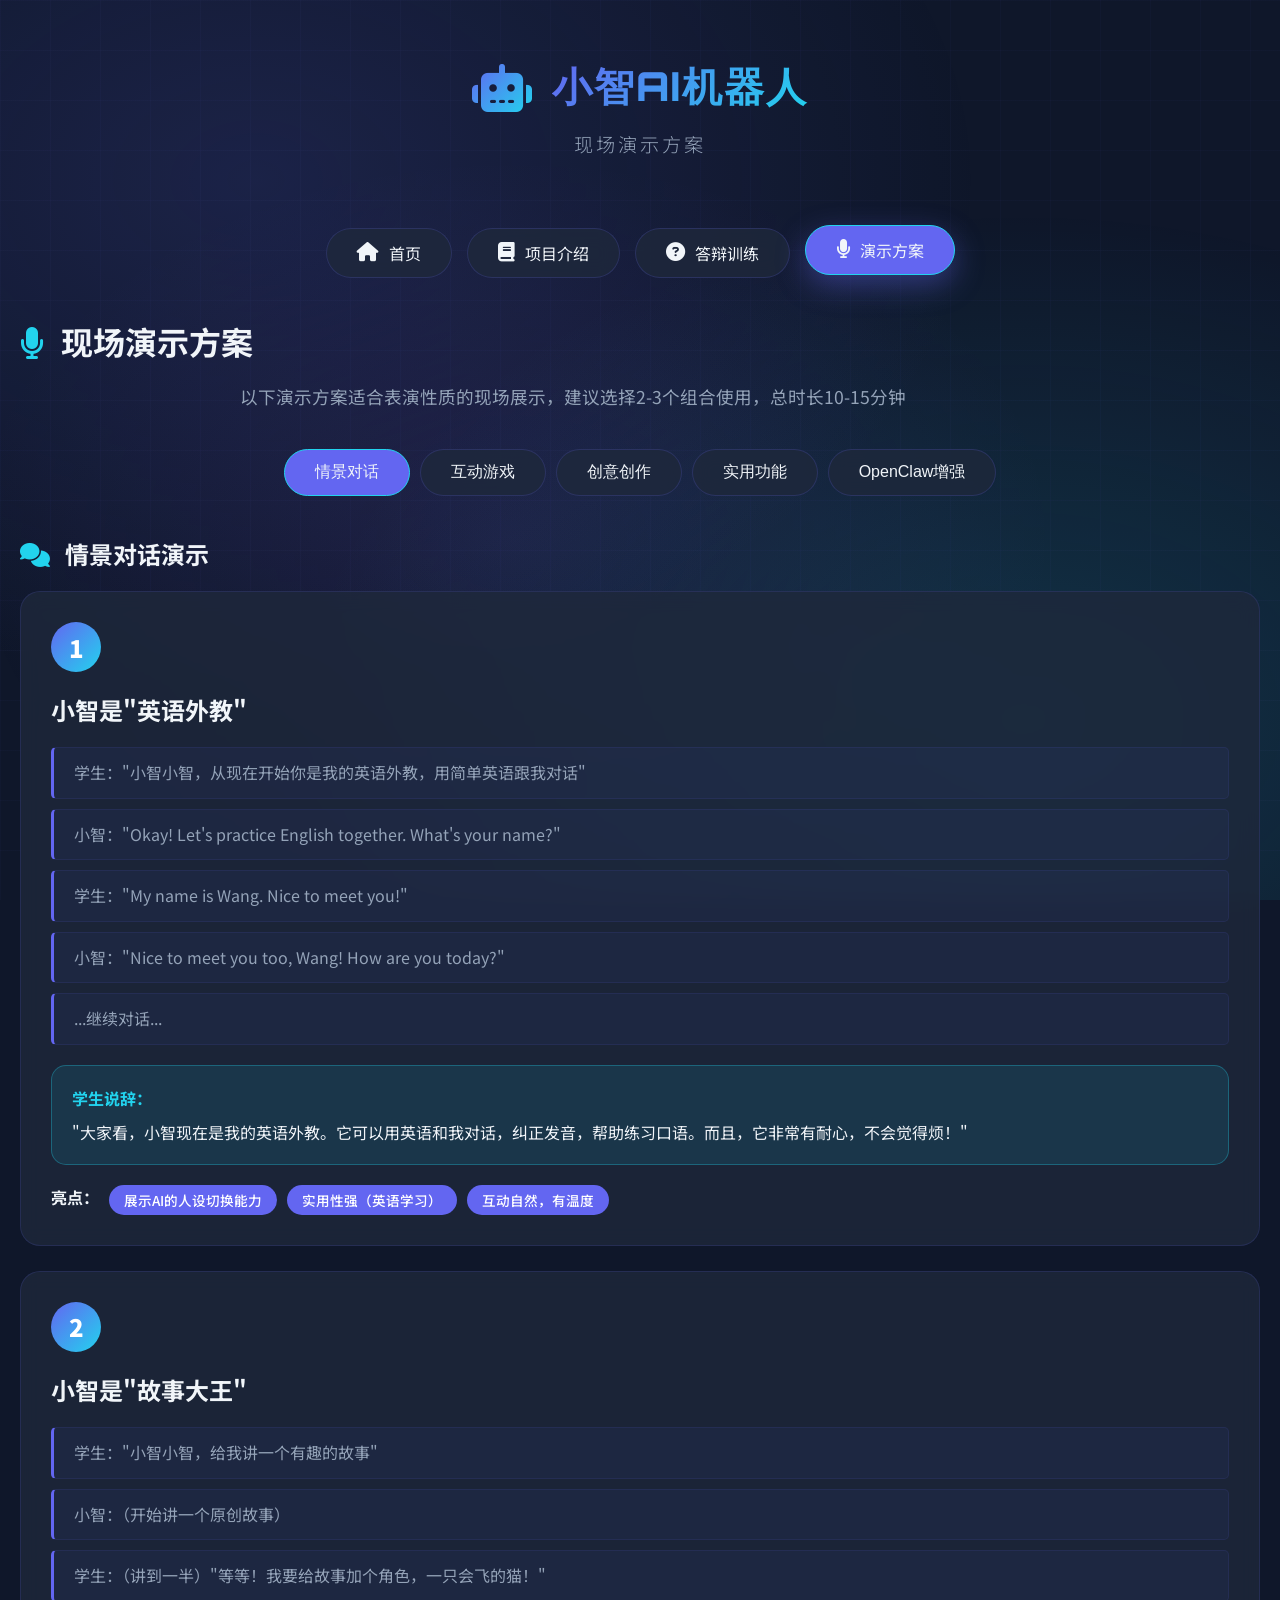
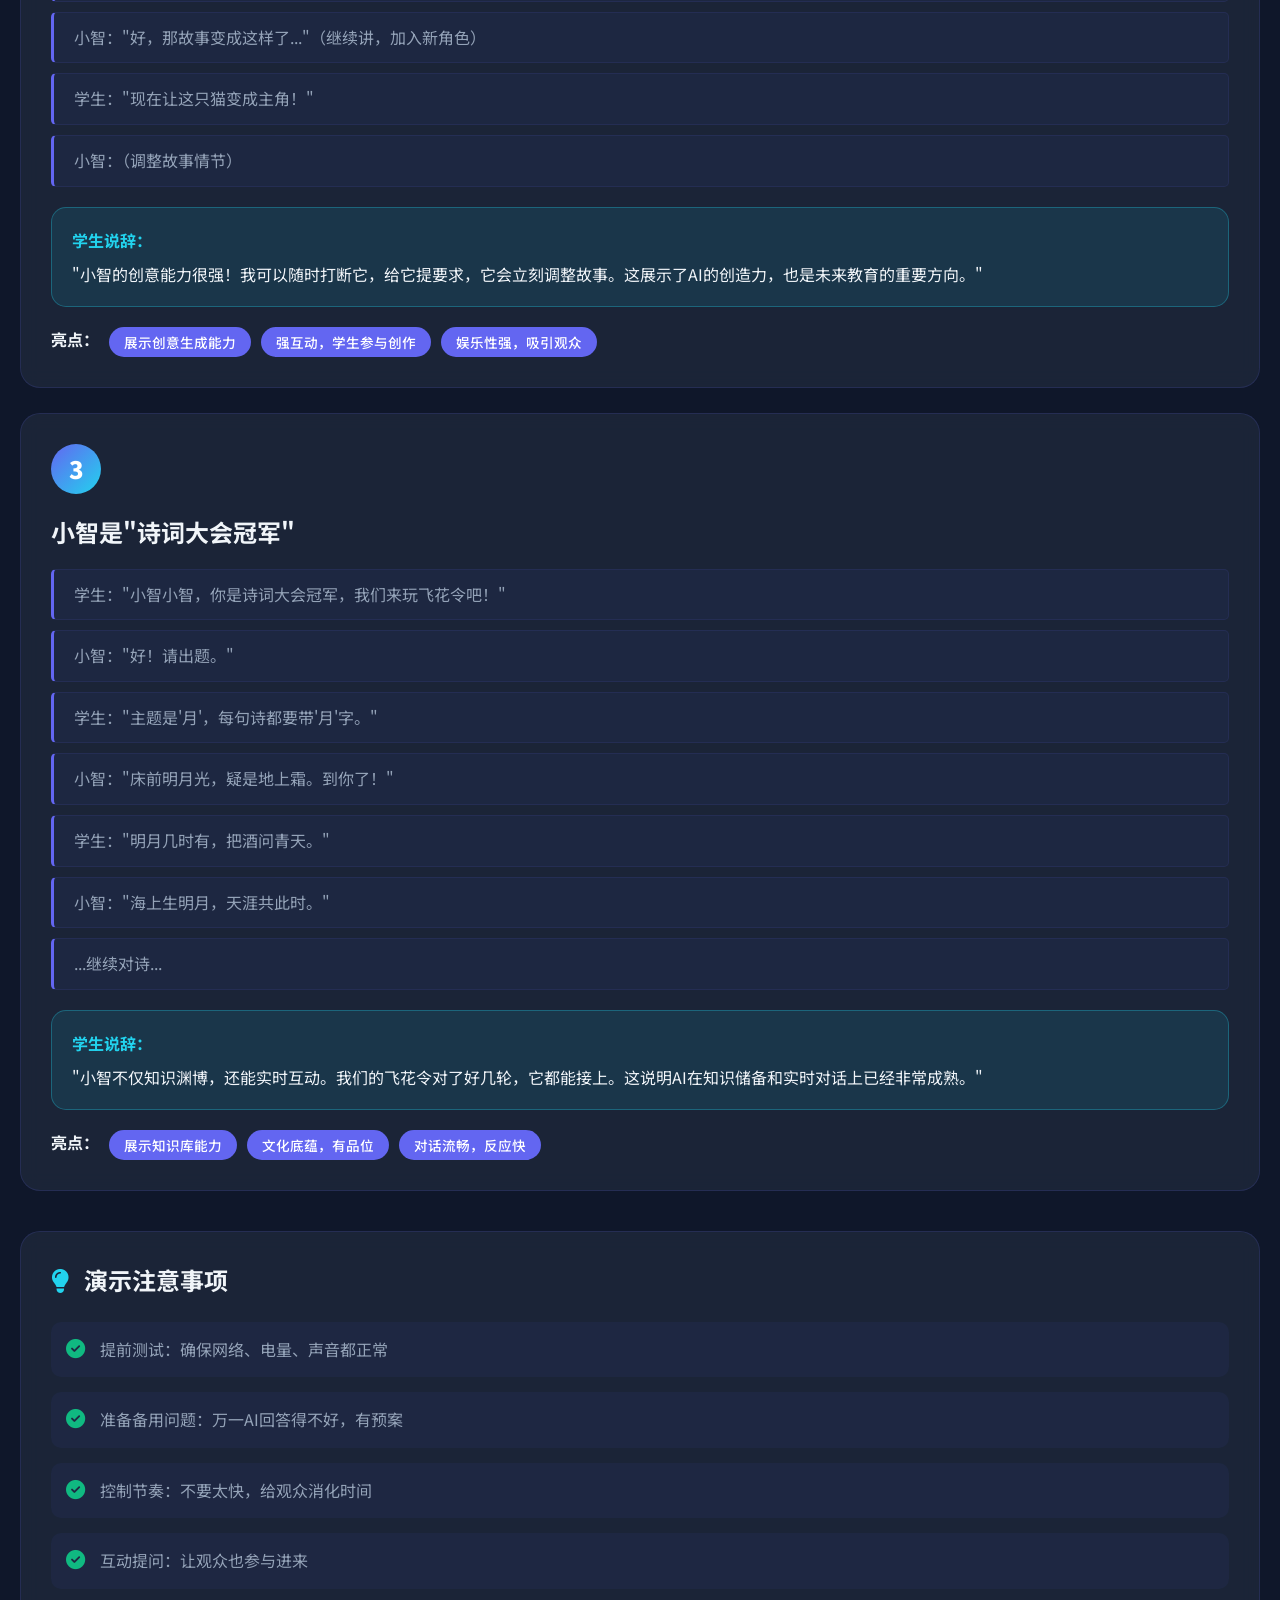
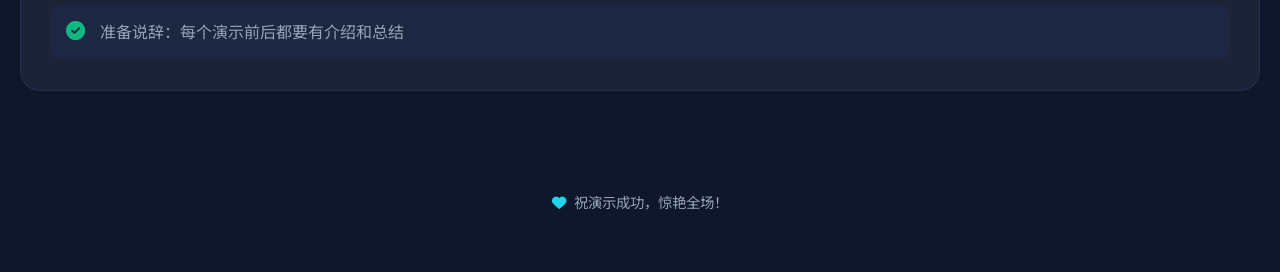
==== commit 2a8d07ab: "Remove demo summary section from demo.html Removed demo summary section with various combination opt" ====
--- a/demo.html
+++ b/demo.html
@@ -401,28 +401,6 @@
                     </div>
                 </div>
 
-                <div class="demo-summary">
-                    <h3><i class="fas fa-list"></i> 推荐演示组合</h3>
-                    <div class="combinations">
-                        <div class="combo-card">
-                            <h4>方案A：互动娱乐型（10分钟）</h4>
-                            <p>英语外教对话 + 脑筋急转弯 + 写诗挑战</p>
-                        </div>
-                        <div class="combo-card">
-                            <h4>方案B：实用教育型（10分钟）</h4>
-                            <p>英语外教对话 + 学习辅导 + 智能助理</p>
-                        </div>
-                        <div class="combo-card">
-                            <h4>方案C：创意展示型（10分钟）</h4>
-                            <p>故事大王 + 即兴创作 + 写诗挑战</p>
-                        </div>
-                        <div class="combo-card featured-combo">
-                            <h4>方案D：OpenClaw全能型（15分钟）</h4>
-                            <p>文件管家 + 代码助手 + AI代理管理 + 云端协同</p>
-                        </div>
-                    </div>
-                </div>
-
                 <div class="demo-tips">
                     <h3><i class="fas fa-lightbulb"></i> 演示注意事项</h3>
                     <div class="tips-list">
